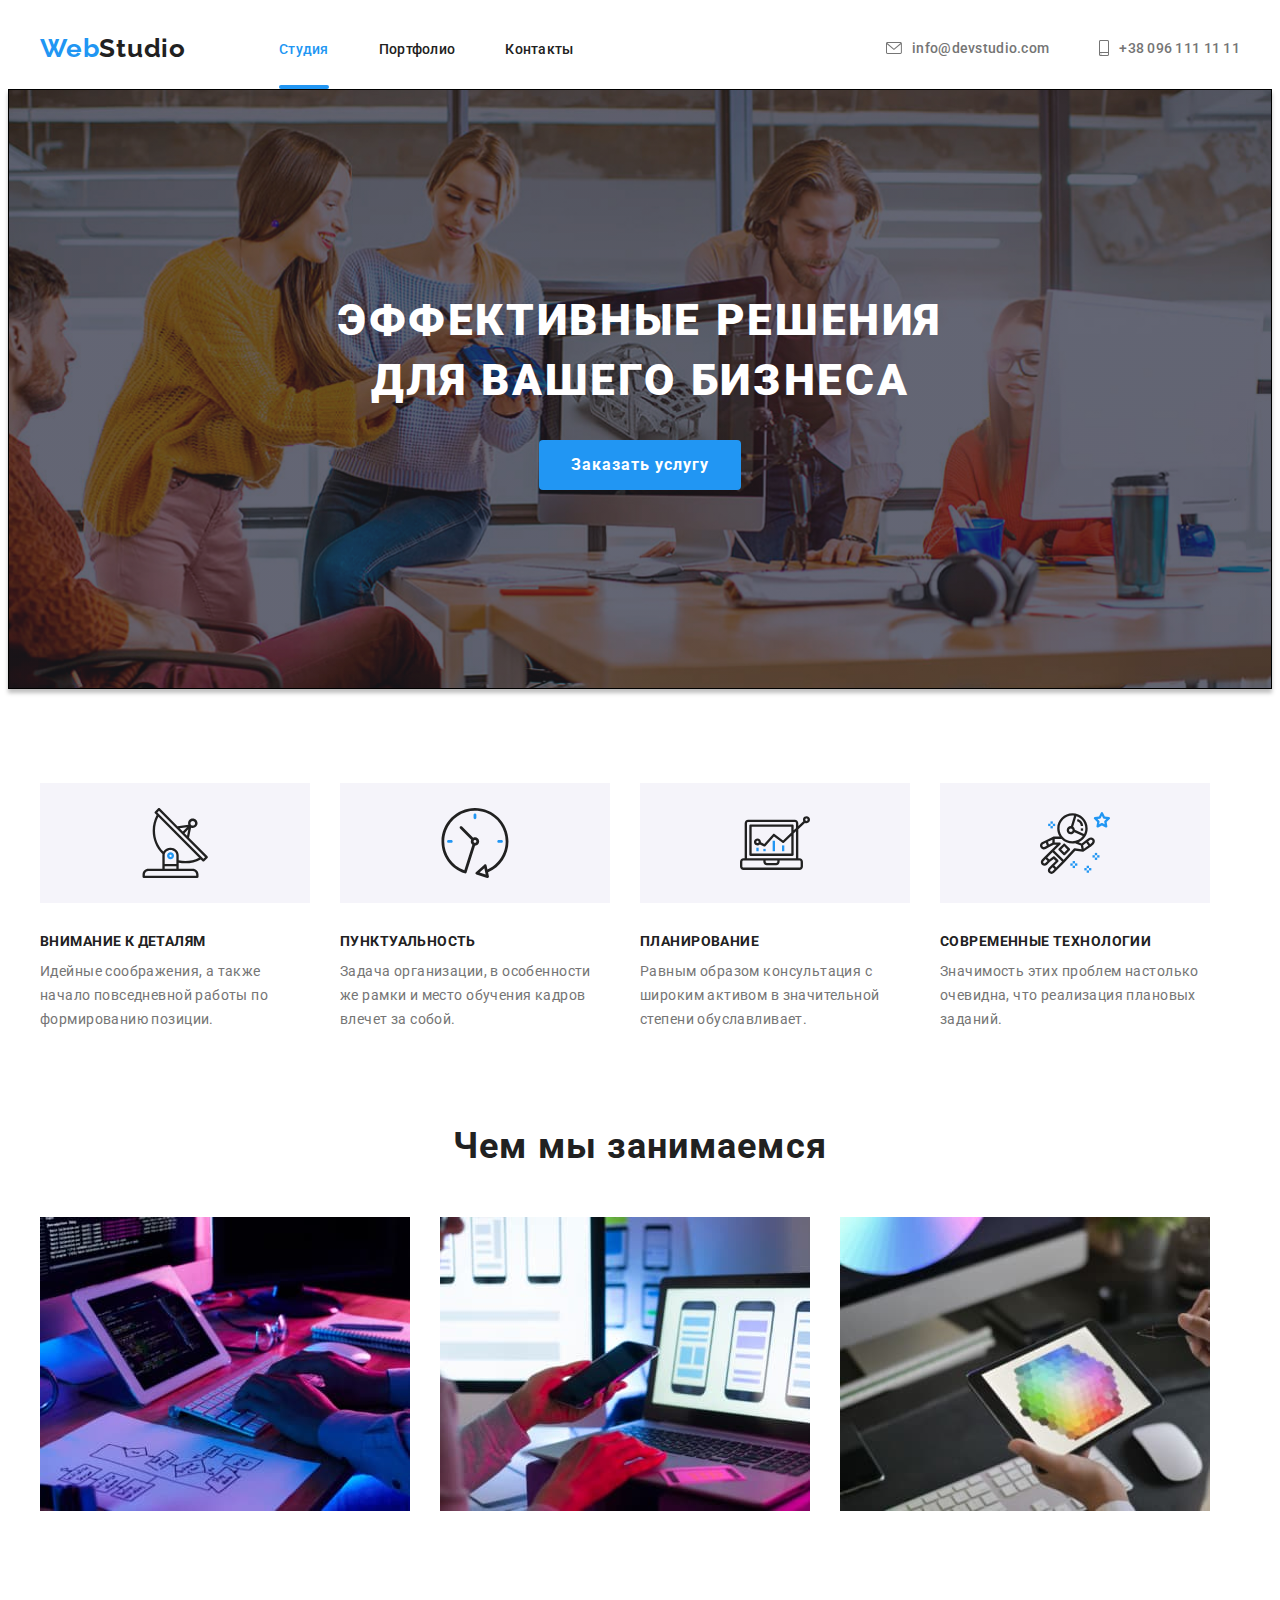
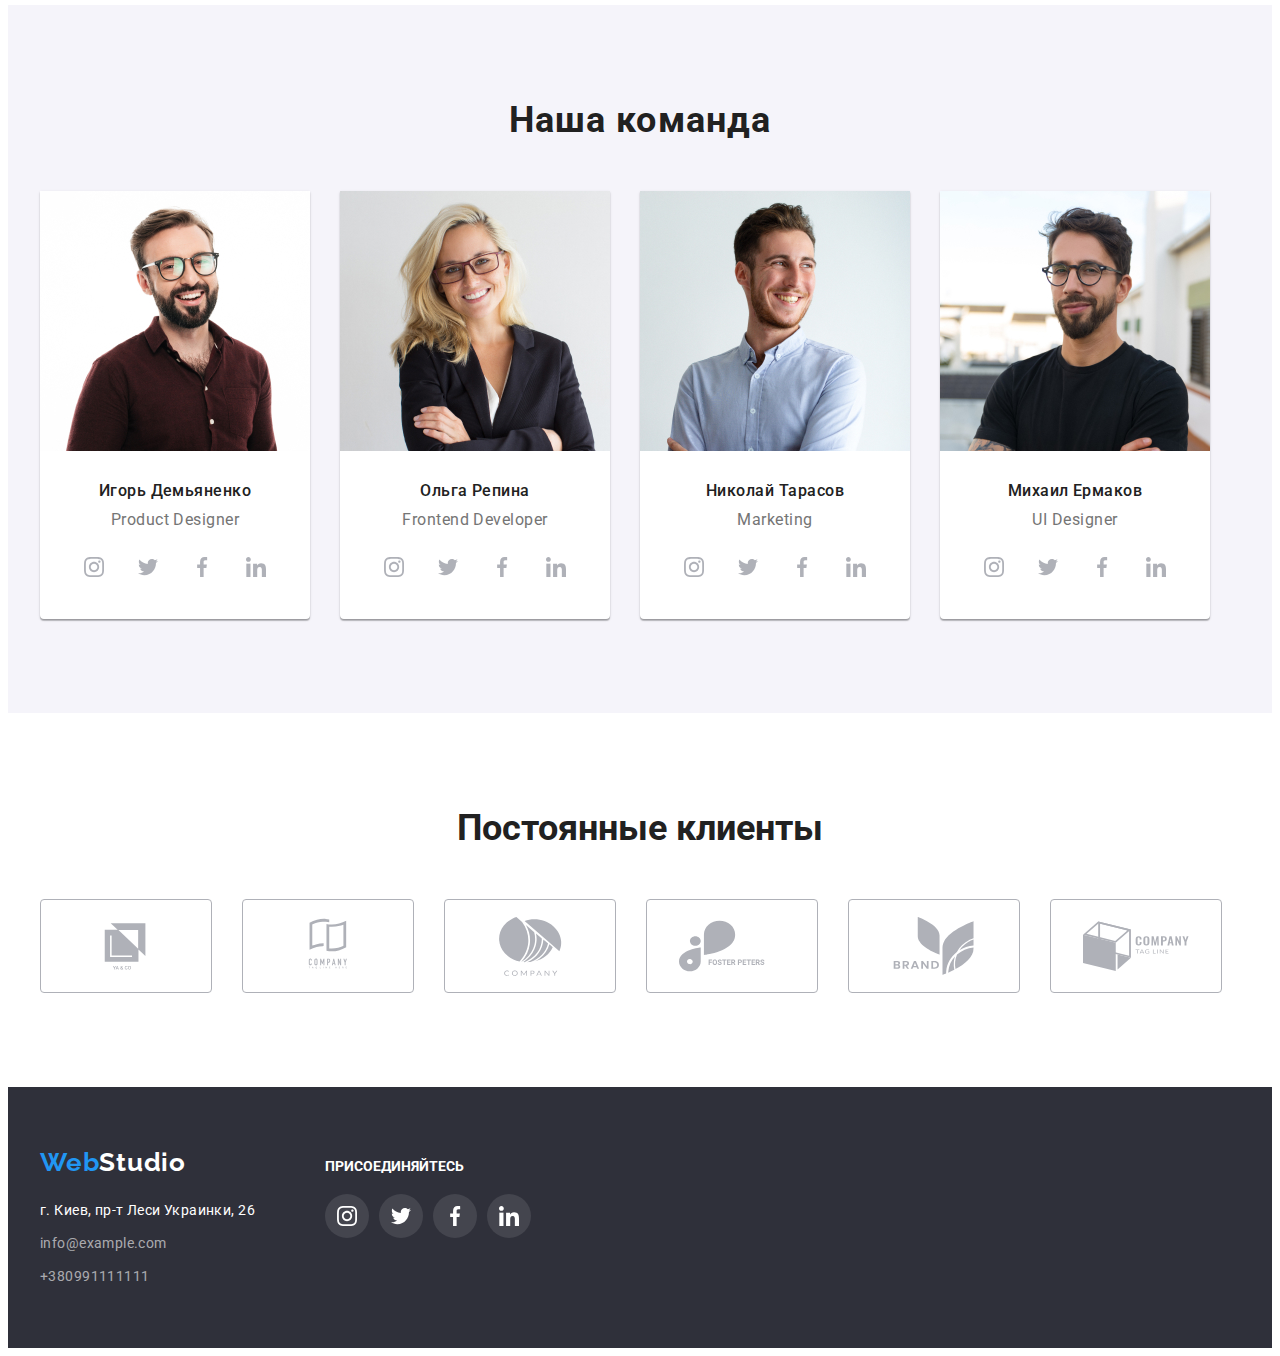
==== index.html @ cac2029d "Add files via upload" ====
<!doctype html>
<html lang="ru">

<head>
   <meta charset="UTF-8">
   <meta http-equiv="X-UA-Compatible" content="IE=edge">
   <meta name="viewport" content="width=device-width, initial-scale=1.0">
   <title>Document</title>
   <link rel="stylesheet" href="https://cdnjs.cloudflare.com/ajax/libs/modern-normalize/1.1.0/modern-normalize.min.css"
      integrity="sha512-wpPYUAdjBVSE4KJnH1VR1HeZfpl1ub8YT/NKx4PuQ5NmX2tKuGu6U/JRp5y+Y8XG2tV+wKQpNHVUX03MfMFn9Q=="
      crossorigin="anonymous" referrerpolicy="no-referrer" />
   <style>
      li {
         list-style-type: none;
      }
   </style>
   <link rel="preconnect" href="https://fonts.googleapis.com">
   <link rel="preconnect" href="https://fonts.gstatic.com" crossorigin>
   <link rel="preconnect" href="https://fonts.googleapis.com">
   <link rel="preconnect" href="https://fonts.gstatic.com" crossorigin>
   <link
      href="https://fonts.googleapis.com/css2?family=Raleway:wght@700&family=Roboto:wght@400;500;700;900&display=swap"
      rel="stylesheet">
   <link rel="stylesheet" href="./css/styles.css">

</head>

<body>


   <header class="header">
      <div class="container header-container">
      <nav class="navigation header-nav">
         <a href="index.html" class="logo">
            Web<span class="header-logo">Studio</span>

         </a>
         <ul class="header-list list">
            <li class="header-item"><a href="" class="header-link current">Студия</a></li>
            <li class="header-item"><a href="./portfolio.html" class="header-link">Портфолио</a></li>
            <li class="header-item"><a href="" class="header-link">Контакты</a></li>
         </ul>
         </nav>
      
      <ul class="adress-list">
         <li class="item-adress"><a href="mailto:info@devstudio.com" class="header-link-adress">
            <svg class="header-contacts-icon" width="16" height="12">
               <use href="./images/icons.svg#icon-envelope-hover"></use></svg>info@devstudio.com</a></li>
         <li class="item-adress"><a href="tel:+380961111111" class="header-link-adress">
            <svg class="header-contacts-icon" width="10" height="16">
               <use href="./images/icons.svg#icon-smartphone"></use></svg> +38 096 111 11 11</a></li>
      </ul>
   
</div>
     
   </header>

 <main>
      <section class="title">
         <div class="container">
         <h1 class="title-h1">Эффективные решения <br>для вашего бизнеса</h1>
         <button type="button" class="main-btn" data-modal-open>Заказать услугу</button></div>
      </section>


      <section class="about">
         <div class="container">
         <h2 class="about-h2 visually-hidden">Наши особенности</h2>
         <ul class="about-list list">
            <li class="about-item">
               <div class="about-div-icon">
                  <svg class="about-item-icon" width="70px" height="70px">
                       <use href="./images/icons.svg#icon-vnimanie"></use>
                     </svg>
               </div>
               <h3 class="about-h3">Внимание к деталям</h3>
               <p class="about-p">Идейные соображения, а также начало повседневной работы по формированию позиции.</p>
            </li>

            <li class="about-item">
               <div class="about-div-icon">
                  <svg class="about-item-icon" width="70px" height="70px">
                       <use href="./images/icons.svg#icon-punkt"></use>
                     </svg>
               </div>
               <h3 class="about-h3">Пунктуальность</h3>
               <p class="about-p">Задача организации, в особенности же рамки и место обучения кадров влечет за собой.
               </p>
            </li>

            <li class="about-item">
               <div class="about-div-icon">
                  <svg class="about-item-icon" width="70px" height="70px">
                  <use href="./images/icons.svg#icon-plan"></use>
                     </svg>
               </div>
               <h3 class="about-h3">Планирование</h3>
               <p class="about-p">Равным образом консультация с широким активом в значительной степени обуславливает.
               </p>
            </li>

            <li class="about-item">
               <div class="about-div-icon">
                  <svg class="about-item-icon" width="70px" height="70px">
                     <use href="./images/icons.svg#icon-techno"></use>
                     </svg>
               </div>
               <h3 class="about-h3">Современные технологии</h3>
               <p class="about-p">Значимость этих проблем настолько очевидна, что реализация плановых заданий.</p>
            </li>
         </ul></div>
      </section>
   </main>

   <section class="work">
      <div class="container">
      <h2 class="work-title">Чем мы занимаемся</h2>
      <ul class="work-list list">
         <li class="work-item">
            <div class="work-wrap">
            <img src="./images/img1.jpg" alt="Набирание текста" width="370" height="294"/>
            <p class="work-top-text">ДЕКСТОПНЫЕ ПРИЛОЖЕНИЯ</p>
         </div>
         </li>

         <li class="work-item">
            <div class="work-wrap">
            <img src="./images/img2.jpg" alt="Смартфон и ноутбук" width="370" height="294"/>
            <p class="work-top-text">МОБИЛЬНЫЕ ПРИЛОЖЕНИЯ</p></div>
         </li>

         <li class="work-item">
            <div class="work-wrap">
            <img src="./images/img3.jpg" alt="Работа с планшетом" width="370" height="294"/>
            <p class="work-top-text">ДИЗАЙНЕРСКИЕ РЕШЕНИЯ</p></div>
         </li>
      </ul>
      </div>

   </section>


   <section class="team">
      <div class="container">
      <h2 class="title-team">Наша команда</h2>
      <ul class="team-list list">
         <li class="team-item">
            <img src="./images/team1.jpg" alt="Игорь Демьяненко" width="270" height="260" />
       <div class="div-name-position"><h3 class="team-item-name">Игорь Демьяненко</h3>
            <p lang="en" class="team-item-positon">Product Designer</p>
           <ul class="masters-social-list list">
            <li class="masters-social-item">
            <a href="" class="masters-social-link">
               <svg class="masters-social-icon" width="20" height="20">
                  <use href="./images/icons.svg#icon-instagram"></use>
               </svg>
            </a></li>
            <li class="masters-social-item">
               <a href="" class="masters-social-link">
                  <svg class="masters-social-icon" width="20" height="20">
                     <use href="./images/icons.svg#icon-twitter"></use>
                  </svg>
               </a>
            </li>
            <li class="masters-social-item">
               <a href="" class="masters-social-link"><svg class="masters-social-icon" width="20" height="20">
                  <use href="./images/icons.svg#icon-facebook"></use>
               </svg></a>
            </li>
            <li class="masters-social-item">
               <a href="" class="masters-social-link"><svg class="masters-social-icon" width="20" height="20">
                  <use href="./images/icons.svg#icon-linkedin"></use>
               </svg></a>
            </li>
           </ul>
         
         </div>
         </li>
         <li class="team-item">
            <img src="./images/team2.jpg" alt="Ольга Репина" width="270" height="260" />
        <div class="div-name-position"><h3 class="team-item-name">Ольга Репина</h3>
            <p lang="en" class="team-item-positon">Frontend Developer</p><ul class="masters-social-list list">
               <li class="masters-social-item">
                  <a href="" class="masters-social-link">
                     <svg class="masters-social-icon" width="20" height="20">
                        <use href="./images/icons.svg#icon-instagram"></use>
                     </svg>
                  </a>
               </li>
               <li class="masters-social-item">
                  <a href="" class="masters-social-link">
                     <svg class="masters-social-icon" width="20" height="20">
                        <use href="./images/icons.svg#icon-twitter"></use>
                     </svg>
                  </a>
               </li>
               <li class="masters-social-item">
                  <a href="" class="masters-social-link"><svg class="masters-social-icon" width="20" height="20">
                        <use href="./images/icons.svg#icon-facebook"></use>
                     </svg></a>
               </li>
               <li class="masters-social-item">
                  <a href="" class="masters-social-link"><svg class="masters-social-icon" width="20" height="20">
                        <use href="./images/icons.svg#icon-linkedin"></use>
                     </svg></a>
               </li>
            </ul></div>
         </li>
         <li class="team-item">
            <img src="./images/team3.jpg" alt="Николай Тарасов" width="270" height="260" />
       <div class="div-name-position"><h3 class="team-item-name">Николай Тарасов</h3>
            <p lang="en" class="team-item-positon">Marketing</p><ul class="masters-social-list list">
               <li class="masters-social-item">
                  <a href="" class="masters-social-link">
                     <svg class="masters-social-icon" width="20" height="20">
                        <use href="./images/icons.svg#icon-instagram"></use>
                     </svg>
                  </a>
               </li>
               <li class="masters-social-item">
                  <a href="" class="masters-social-link">
                     <svg class="masters-social-icon" width="20" height="20">
                        <use href="./images/icons.svg#icon-twitter"></use>
                     </svg>
                  </a>
               </li>
               <li class="masters-social-item">
                  <a href="" class="masters-social-link"><svg class="masters-social-icon" width="20" height="20">
                        <use href="./images/icons.svg#icon-facebook"></use>
                     </svg></a>
               </li>
               <li class="masters-social-item">
                  <a href="" class="masters-social-link"><svg class="masters-social-icon" width="20" height="20">
                        <use href="./images/icons.svg#icon-linkedin"></use>
                     </svg></a>
               </li>
            </ul></div>
         </li>
         <li class="team-item">
            <img src="./images/team4.jpg" alt="Михаил Ермаков" width="270" height="260" />
       <div class="div-name-position"><h3 class="team-item-name">Михаил Ермаков</h3>
            <p lang="en" class="team-item-positon">UI Designer</p><ul class="masters-social-list list">
               <li class="masters-social-item">
                  <a href="" class="masters-social-link">
                     <svg class="masters-social-icon" width="20" height="20">
                        <use href="./images/icons.svg#icon-instagram"></use>
                     </svg>
                  </a>
               </li>
               <li class="masters-social-item">
                  <a href="" class="masters-social-link">
                     <svg class="masters-social-icon" width="20" height="20">
                        <use href="./images/icons.svg#icon-twitter"></use>
                     </svg>
                  </a>
               </li>
               <li class="masters-social-item">
                  <a href="" class="masters-social-link"><svg class="masters-social-icon" width="20" height="20">
                        <use href="./images/icons.svg#icon-facebook"></use>
                     </svg></a>
               </li>
               <li class="masters-social-item">
                  <a href="" class="masters-social-link"><svg class="masters-social-icon" width="20" height="20">
                        <use href="./images/icons.svg#icon-linkedin"></use>
                     </svg></a>
               </li>
            </ul></div>
         </li>
      </ul>
      </div>
   </section>

   <section class="clients">
      <div class="container clients-div">
         <h3 class="clients-h3">Постоянные клиенты</h3>
         <ul class="clients-list">
            <li class="clients-item">
               <a href="" class="clients-item-link"><svg class="clients-item-icon" width="106" height="60">
                  <use href="./images/icons.svg#icon-logo"></use></svg></a>
            </li>
            <li class="clients-item">
               <a href="" class="clients-item-link"><svg class="clients-item-icon" width="106" height="60">
                  <use href="./images/icons.svg#icon-logo2"></use></svg>
               </a>
            </li>
            <li class="clients-item">
               <a href="" class="clients-item-link"><svg class="clients-item-icon" width="106" height="60">
                  <use href="./images/icons.svg#icon-logo3"></use></svg></a>
            </li>
            <li class="clients-item">
               <a href="" class="clients-item-link"><svg class="clients-item-icon" width="106" height="60">
                  <use href="./images/icons.svg#icon-logo4"></use></svg></a>
            </li>
            <li class="clients-item">
               <a href="" class="clients-item-link"><svg class="clients-item-icon" width="106" height="60">
                  <use href="./images/icons.svg#icon-logo5"></use></svg></a>
            </li>
            <li class="clients-item">
               <a href="" class="clients-item-link"><svg class="clients-item-icon" width="106" height="60">
                  <use href="./images/icons.svg#icon-logo6"></use></svg></a>
            </li>
         </ul>
      </div>
   </section>



   <footer class="foot">
      <div class="container foot-list footer-container">
         <div class="adress-list-div">


      <a href="index.html" class="logo-foot">
         Web<span class="footer-logo">Studio</span>
      </a>
      <address class="footer-adress">
         <uL class="adress-list-foot list">
            <li class="foot-adress-contact"><a href="https://goo.gl/maps/dQyLsegDUvXvsYs67" target="_blank" rel="noopener" class="adress-city"> г.
                  Киев, пр-т Леси Украинки, 26</a></li>
            <li class="foot-adress-contact"><a href="mailto:info@example.com" class="adress-contact"> info@example.com</a></li>
            <li class="foot-adress-contact"><a href="tel:+380991111111" class="adress-contact"> +380991111111</a></li>
         </uL>
         </address>
         </div>
        
        <div>
           <p class="footer-socials-p">ПРИСОЕДИНЯЙТЕСЬ</p>
           <ul class="icon-footer">
            <li class="icon-footer-item">
               <a href="" class="icon-footer-link">
                  <svg class="icon-social-footer" width="20" height="20">
                     <use href="./images/icons.svg#icon-instagram"></use>
                  </svg>
               </a>
            </li>
            <li class="icon-footer-item">
               <a href="" class="icon-footer-link">
                  <svg class="icon-social-footer" width="20" height="20">
                     <use href="./images/icons.svg#icon-twitter"></use>
                  </svg>
               </a>
            </li>
            <li class="icon-footer-item">
               <a href="" class="icon-footer-link">
                  <svg class="icon-social-footer" width="20" height="20">
                     <use href="./images/icons.svg#icon-facebook"></use>
                  </svg>
               </a>
            </li>
            <li class="icon-footer-item">
               <a href="" class="icon-footer-link">
                  <svg class="icon-social-footer" width="20" height="20">
                     <use href="./images/icons.svg#icon-linkedin"></use>
                  </svg>
               </a>
            </li>

           </ul>
         </div>
         </div>
       </footer>
<div class="backdrop is-hidden" data-modal>
   <div class="modal">
      <button type="button" class="modal-close-btn" data-modal-close>
         <svg class="icon-close-btn" width="11" height="11">
            <use href="./images/icons.svg#icon-close-black-18dp-2-1"></use>
         </svg>
      </button>
   </div>
</div>
<script>
   (() => {
      const refs = {
         openModalBtn: document.querySelector("[data-modal-open]"),
         closeModalBtn: document.querySelector("[data-modal-close]"),
         modal: document.querySelector("[data-modal]"),
      };

      refs.openModalBtn.addEventListener("click", toggleModal);
      refs.closeModalBtn.addEventListener("click", toggleModal);

      function toggleModal() {
         refs.modal.classList.toggle("is-hidden");
      }
   })();
</script>
</body>

</html>
---- css/styles.css ----
:root {
  --header-text-color: #ffffff;
  --btn-color: #ffffff;
  --title-color: #212121;
  --text-color: #212121;
  --accent-color: #2196f3;
  --header-link-color: #757575;
  --title-back-color: #2f303a;
  --team-background-color: #f5f4fa;
}

p,
h1,
h2,
h3,
h4,
h5,
h6 {
  margin: 0;
}

ul {
  margin: 0;
  padding: 0;
}

img {
  display: block;
  max-width: 100%;
}
button {
  cursor: pointer;
}

body {
  font-family: "Roboto", sans-serif;
  background-color: var(--header-text-color);
  color: var(--text-color);
}

.list {
  padding: 0;
  margin: 0;
  list-style: none;
}

a {
  text-decoration: none;
}

.container {
  width: 1200px;
  padding-left: 15px;
  padding-right: 15px;
  margin: 0 auto;
}

.visually-hidden {
  position: absolute;
  width: 1px;
  height: 1px;
  margin: -1px;
  padding: 0;
  overflow: hidden;
  border: 0;
  clip: rect(0 0 0 0);
}

.logo {
  font-family: "Raleway", sans-serif;
  font-weight: bold;
  font-size: 26px;
  line-height: calc(31 / 26);
  letter-spacing: 0.03em;
  color: var(--accent-color);
  padding-top: 25px;
  padding-bottom: 25px;
}

/* header */

.header-container {
  display: flex;
  align-items: center;
}

.header-nav {
  display: flex;
  align-items: center;
}

.header-logo {
  color: #212121;
}

.header-link {
  font-weight: 500;
  font-size: 14px;
  line-height: calc(16 / 14);
  letter-spacing: 0.02em;
  color: var(--text-color);
  transition-property: color;
  transition-duration: 250ms;
  transition-timing-function: cubic-bezier(0.4, 0, 0.2, 1);
}

.header-list .header-link {
  display: block;
  padding-top: 32px;
  padding-bottom: 32px;
}

.current {
  color: var(--accent-color);
  position: relative;
}

.current::after {
  content: "";
  width: 100%;
  height: 4px;
  position: absolute;
  background-color: var(--accent-color);
  left: 0;
  bottom: 0;

  border-radius: 2px;
}
.header-list {
  display: flex;
  margin-left: 93px;
}

.header-list .header-item + .header-item {
  margin-left: 50px;
}

.header-link:hover,
.header-link:focus {
  color: var(--accent-color);
}

.header-contacts-icon {
  margin-right: 10px;
  align-items: center;
  justify-content: center;
  fill: currentColor;
}

.header-link-adress {
  display: flex;
  align-items: center;
  font-weight: 500;
  font-size: 14px;
  line-height: calc(16 / 14);
  letter-spacing: 0.02em;
  color: var(--header-link-color);
  transition-property: color;
  transition-duration: 250ms;
  transition-timing-function: cubic-bezier(0.4, 0, 0.2, 1);
}
.header-link-adress:hover,
.header-link-adress:focus {
  color: var(--accent-color);
}

.adress-list {
  display: flex;
  margin-left: auto;
}

.adress-list .header-link-adress {
  padding-top: 32px;
  padding-bottom: 33px;
}

.adress-list .item-adress + .item-adress {
  margin-left: 50px;
}

/* title */
.title {
  padding-top: 200px;
  padding-bottom: 200px;
  background-color: var(--title-back-color);
  max-width: 1600px;
  height: 600px;
  left: 0px;
  top: 80px;
  background-image: linear-gradient(
      rgba(47, 48, 58, 0.4),
      rgba(47, 48, 58, 0.4)
    ),
    url(../images/Imgbutton.jpg);
  border: 1px solid #000000;
  box-sizing: border-box;
  box-shadow: 0px 4px 4px rgba(0, 0, 0, 0.25);
  background-repeat: no-repeat;
  background-position: center;
  background-size: cover;
  text-align: center;
}

.title-h1 {
  font-weight: 900;
  font-size: 44px;
  line-height: calc(60 / 44);
  text-align: center;
  letter-spacing: 0.06em;
  text-transform: uppercase;
  margin-bottom: 30px;
  color: var(--header-text-color);
}

.main-btn {
  font-weight: bold;
  font-size: 16px;
  line-height: calc(30 / 16);
  display: inline-block;
  align-items: center;
  text-align: center;
  letter-spacing: 0.06em;
  background-color: var(--accent-color);
  font-family: inherit;
  color: var(--header-text-color);
  margin: auto;
  min-width: 200px;
  height: 50px;
  border-radius: 4px;
  padding: 10px 32px;
  border: 0;
}

/* about */
.about {
  padding-top: 94px;
  padding-bottom: 94px;
}

.about-div-icon {
  width: 270px;
  height: 120px;
  background-color: #f5f4fa;
  margin-bottom: 30px;
  align-items: center;
  justify-content: center;
  display: flex;
  transition-duration: 250ms;
  transition-timing-function: cubic-bezier(0.4, 0, 0.2, 1);
}

.about-div-icon:hover,
.about-div-icon:focus {
  box-shadow: 0px 4px 4px rgba(0, 0, 0, 0.25);
  border-radius: 4px;
}

.about-h3 {
  font-weight: bold;
  font-size: 14px;
  line-height: calc(16 / 14);
  letter-spacing: 0.03em;
  text-transform: uppercase;
  color: var(--text-color);
  padding-bottom: 10px;
}

.about-list {
  display: flex;
  flex-wrap: nowrap;
}

.about-list .about-item {
  width: 270px;
}
.about-list .about-item + .about-item {
  margin-left: 30px;
}

.about-p {
  font-weight: normal;
  font-size: 14px;
  line-height: calc(24 / 14);
  letter-spacing: 0.03em;
  color: var(--header-link-color);
}

.about-list + .about-p {
  margin-left: 30px;
}
/* work */
.work {
  padding-bottom: 94px;
}

.work-title {
  font-weight: bold;
  font-size: 36px;
  line-height: calc(42 / 36);
  text-align: center;
  letter-spacing: 0.03em;
  margin-bottom: 50px;
  color: var(--text-color);
}

.work-list {
  display: flex;
  flex-wrap: nowrap;
}

.work-item + .work-item {
  margin-left: 30px;
}

.work-item {
  position: relative;
}

.work-item:hover .work-top-text {
  transform: translateY(70%);
}

.work-top-text {
  position: absolute;
  top: 0;
  left: 0;
  font-size: 14px;
  line-height: calc(16 / 14);
  color: #ffffff;
  font-weight: bold;
  background-color: rgba(47, 48, 58, 0.8);
  height: 70px;
  width: 100%;
  padding-bottom: 294px;
  transform: translateY(100%);
  transition: transform 250ms cubic-bezier(0.4, 0, 0.2, 1);
  text-align: center;
  padding-top: 27px;
  transition-duration: 250ms;
  transition-timing-function: cubic-bezier(0.4, 0, 0.2, 1);
}

.work-wrap {
  position: relative;
  overflow: hidden;
}
/* team */

.title-team {
  font-weight: bold;
  font-size: 36px;
  line-height: calc(42 / 36);
  text-align: center;
  letter-spacing: 0.03em;
  margin-bottom: 50px;
  color: var(--text-color);
}

.team {
  padding-top: 94px;
  padding-bottom: 94px;
  background-color: var(--team-background-color);
}

.team-item {
  background: #ffffff;
  box-shadow: 0px 1px 3px rgba(0, 0, 0, 0.12), 0px 1px 1px rgba(0, 0, 0, 0.14),
    0px 2px 1px rgba(0, 0, 0, 0.2);
  border-radius: 0px 0px 4px 4px;
}

.team-item-name {
  font-weight: 500;
  font-size: 16px;
  line-height: calc(19 / 16);
  letter-spacing: 0.03em;
  color: var(--text-color);
}

.div-name-position {
  padding-top: 30px;
  padding-bottom: 30px;
}

.team-item-positon {
  font-weight: normal;
  font-size: 16px;
  line-height: calc(19 / 16);
  letter-spacing: 0.03em;
  color: var(--header-link-color);
  text-align: center;
  margin-bottom: 16px;
}

.masters-social-list {
  display: flex;
  justify-content: center;
}

.masters-social-link {
  width: 44px;
  height: 44px;
  overflow-x: 247px;
  overflow-y: 2139px;
  background-color: #ffffff;
  border-radius: 50%;
  display: flex;
  align-items: center;
  justify-content: center;
  color: #afb1b8;
  transition-property: color, background-color;
  transition-duration: 250ms;
  transition-timing-function: cubic-bezier(0.4, 0, 0.2, 1);
}
.masters-social-icon {
  fill: currentColor;
}

.masters-social-link:hover,
.masters-social-link:focus {
  background-color: var(--accent-color);
  color: var(--btn-color);
}

.masters-social-item + .masters-social-item {
  margin-left: 10px;
}

.team-list {
  display: flex;
  flex-wrap: nowrap;
}

.team-item + .team-item {
  margin-left: 30px;
}

.team-item-name {
  margin-bottom: 10px;
  text-align: center;
}
/* clients */
.clients-list {
  display: flex;
}
.clients-div {
  padding-top: 94px;
  padding-bottom: 94px;
}
.clients-h3 {
  text-align: center;
  margin-bottom: 50px;
  color: var(--text-color);
  font-size: 36px;
  line-height: calc(42 / 36);
}

.clients-item-link {
  display: flex;
  width: 170px;
  height: 92px;
  justify-content: center;
  align-items: center;
  border: 1px solid #afb1b8;
  border-radius: 4px;
  color: #afb1b8;
  transition-property: border-color, fill;
  transition-duration: 250ms;
  transition-timing-function: cubic-bezier(0.4, 0, 0.2, 1);
}

.clients-item-icon {
  fill: currentColor;
}
.clients-item-link:hover,
.clients-item-link:focus {
  color: var(--accent-color);
  border: 1px solid var(--accent-color);
}

.clients-item + .clients-item {
  margin-left: 30px;
}

/* footer */

.adress-list-foot {
  display: block;
}

.footer-logo {
  color: var(--header-text-color);
}

.logo-foot {
  margin-bottom: 20px;
  display: block;
}

.foot {
  background-color: #2f303a;
}

.footer-adress {
  font-style: normal;
}

.logo-foot {
  font-family: "Raleway", sans-serif;
  font-weight: bold;
  font-size: 26px;
  line-height: calc(31 / 26);
  letter-spacing: 0.03em;
  color: var(--accent-color);
}

.adress-list-div {
  margin-right: 70px;
}

.adress-city {
  font-weight: normal;
  font-size: 14px;
  line-height: calc(24 / 14);
  letter-spacing: 0.03em;
  color: var(--header-text-color);
  margin-bottom: 9px;
}

.adress-contact {
  font-weight: normal;
  font-size: 14px;
  line-height: calc(24 / 14);
  letter-spacing: 0.03em;
  color: rgba(255, 255, 255, 0.6);
  transition-duration: 250ms;
  transition-timing-function: cubic-bezier(0.4, 0, 0.2, 1);
}
.adress-contact:hover,
.adress-contact:focus {
  color: var(--accent-color);
}

.foot-adress-contact:nth-last-child(1n + 2) {
  margin-bottom: 9px;
}

.footer-socials-p {
  color: #ffffff;
  font-weight: 700;
  font-size: 14px;
  line-height: calc(16 / 14);
  vertical-align: top;
  margin-bottom: 20px;
}

.footer-container {
  display: flex;
  align-items: baseline;
}
.icon-footer {
  display: flex;
}

.icon-footer-link {
  width: 44px;
  height: 44px;
  border-radius: 50%;
  display: flex;
  align-items: center;
  background-color: rgba(255, 255, 255, 0.1);
  color: #ffffff;
  justify-content: center;
  transition-property: background-color;
  transition-duration: 250ms;
  transition-timing-function: cubic-bezier(0.4, 0, 0.2, 1);
}

.icon-social-footer {
  fill: currentColor;
}

.icon-footer-link:hover,
.icon-footer-link:focus {
  background-color: var(--accent-color);
}

.icon-footer-item + .icon-footer-item {
  margin-left: 10px;
}

.backdrop {
  width: 100vw;
  height: 100vh;
  background-color: rgba(0, 0, 0, 0.2);
  position: fixed;
  top: 0;
  transition: opacity 250ms cubic-bezier(0.4, 0, 0.2, 1),
    visibility 250ms cubic-bezier(0.4, 0, 0.2, 1);
}

.backdrop .is-hidden .modal {
  transform: rotate(-250deg) scale(0.5);
}

.modal {
  width: 528px;
  min-height: 581px;
  background-color: #ffffff;
  border-radius: 4px;
  box-shadow: 0px 1px 3px rgba(0, 0, 0, 0.12), 0px 1px 1px rgba(0, 0, 0, 0.14),
    0px 2px 1px rgba(0, 0, 0, 0.2);
  position: absolute;
  top: 50%;
  left: 50%;
  transform: translate(-50%, -50%) rotate(0) scale(1);
  transition: transform 250ms;
}

.modal-close-btn {
  position: absolute;
  background-color: #ffffff;
  border: 1px solid rgba(0, 0, 0, 0.1);
  border-radius: 50%;
  width: 30px;
  height: 30px;
  top: 8px;
  right: 8px;
}

.is-hidden {
  opacity: 0;
  pointer-events: none;
  visibility: hidden;
}
/* portfolio */

/* header portfolio */
.header-portfolio-container {
  display: flex;
  text-align: center;
}

.portfolio-nav {
  display: flex;
  align-items: center;
}

.header-list-portfolio .current {
  color: var(--accent-color);
}

.header-link-portfolio {
  font-weight: 500;
  font-size: 14px;
  line-height: calc(16 / 14);
  letter-spacing: 0.02em;
  color: var(--text-color);
}
.header-link-portfolio {
  display: block;
  padding-top: 32px;
  padding-bottom: 32px;
}

.header-list-portfolio {
  display: flex;
  margin-left: 93px;
}

.item-portfolio + .item-portfolio {
  margin-left: 50px;
}

.portfolio-contact {
  display: flex;
  margin-left: auto;
}

.portfolio-header-adress + .portfolio-header-adress {
  margin-left: 50px;
}

.portfolio-header-adress {
  padding-top: 32px;
  padding-bottom: 32px;
}

.header-link-portfolio:hover,
.header-link-portfolio:focus {
  color: var(--accent-color);
}

/* main portfolio */

.section-portfolio {
  padding-top: 94px;
  padding-bottom: 94px;
}

.button-filter {
  display: flex;
  justify-content: center;
  margin-bottom: 50px;
}

.h1-btn {
  border-radius: 4px;
  padding: 6px 22px;
  display: inline-block;
  text-align: center;
  border: 0;
  transition-property: background-color, color, box-shadow;
  transition-duration: 250ms;
  transition-timing-function: cubic-bezier(0.4, 0, 0.2, 1);
}

.btn-item + .btn-item {
  margin-left: 8px;
}

.h1-btn {
  font-size: 16px;
  line-height: calc(26 / 16);
  background-color: #f5f4fa;
  font-family: inherit;
  font-weight: 500;
  color: var(--text-color);
}

.h1-btn:hover,
.h1-btn:focus {
  background-color: #2196f3;
  color: var(--header-text-color);
}

.services {
  display: flex;
  flex-wrap: wrap;
}

.services-list-link {
  display: block;
  transition-property: box-shadow;
  transition-duration: 250ms;
  transition-timing-function: cubic-bezier(0.4, 0, 0.2, 1);
}

.services-list-link:hover,
.services-list-link:focus {
  box-shadow: 0px 1px 1px rgba(0, 0, 0, 0.12), 0px 4px 4px rgba(0, 0, 0, 0.06),
    1px 4px 6px rgba(0, 0, 0, 0.16);
}

.services-item {
  position: relative;
}

.services-wrap {
  position: relative;
  overflow: hidden;
}

.services-list-link:hover .services-top-text,
.services-list-link:focus .services-top-text {
  transform: translateY(0);
}

.services-top-text {
  position: absolute;
  top: 0;
  left: 0;
  font-size: 18px;
  line-height: calc(28 / 18);
  color: #ffffff;
  font-weight: 400;
  background-color: rgba(33, 150, 243, 0.9);
  padding-top: 63px;
  padding-bottom: 63px;
  padding-left: 24px;
  padding-right: 24px;
  height: 100%;
  transform: translateY(100%);
  transition: transform 250ms cubic-bezier(0.4, 0, 0.2, 1);
}

.services .services-item {
  width: 370px;

  margin-right: 30px;
  margin-bottom: 30px;
}

.services-item:nth-child(3n) {
  margin-right: 0;
}

.services-item:nth-last-child(-n + 3) {
  margin-bottom: 0;
}

.service-list-choice {
  font-size: 18px;
  line-height: 2;
  vertical-align: top;
  color: var(--text-color);

  margin-bottom: 4px;
}

.div-services-choise {
  background: #ffffff;
  border: 1px solid #eeeeee;
  border-top: none;
  box-sizing: border-box;
  padding-top: 20px;
  padding-bottom: 20px;
  padding-left: 24px;
  padding-right: 24px;
}

.sepvice-p {
  font-size: 16px;
  line-height: calc(30 / 16);
  vertical-align: top;
  color: var(--header-link-color);
}

/* footer portfolio */

.portfolio-footer-adress {
  display: block;
  margin-top: 20px;
}

.foot {
  padding-top: 60px;
  padding-bottom: 60px;
}
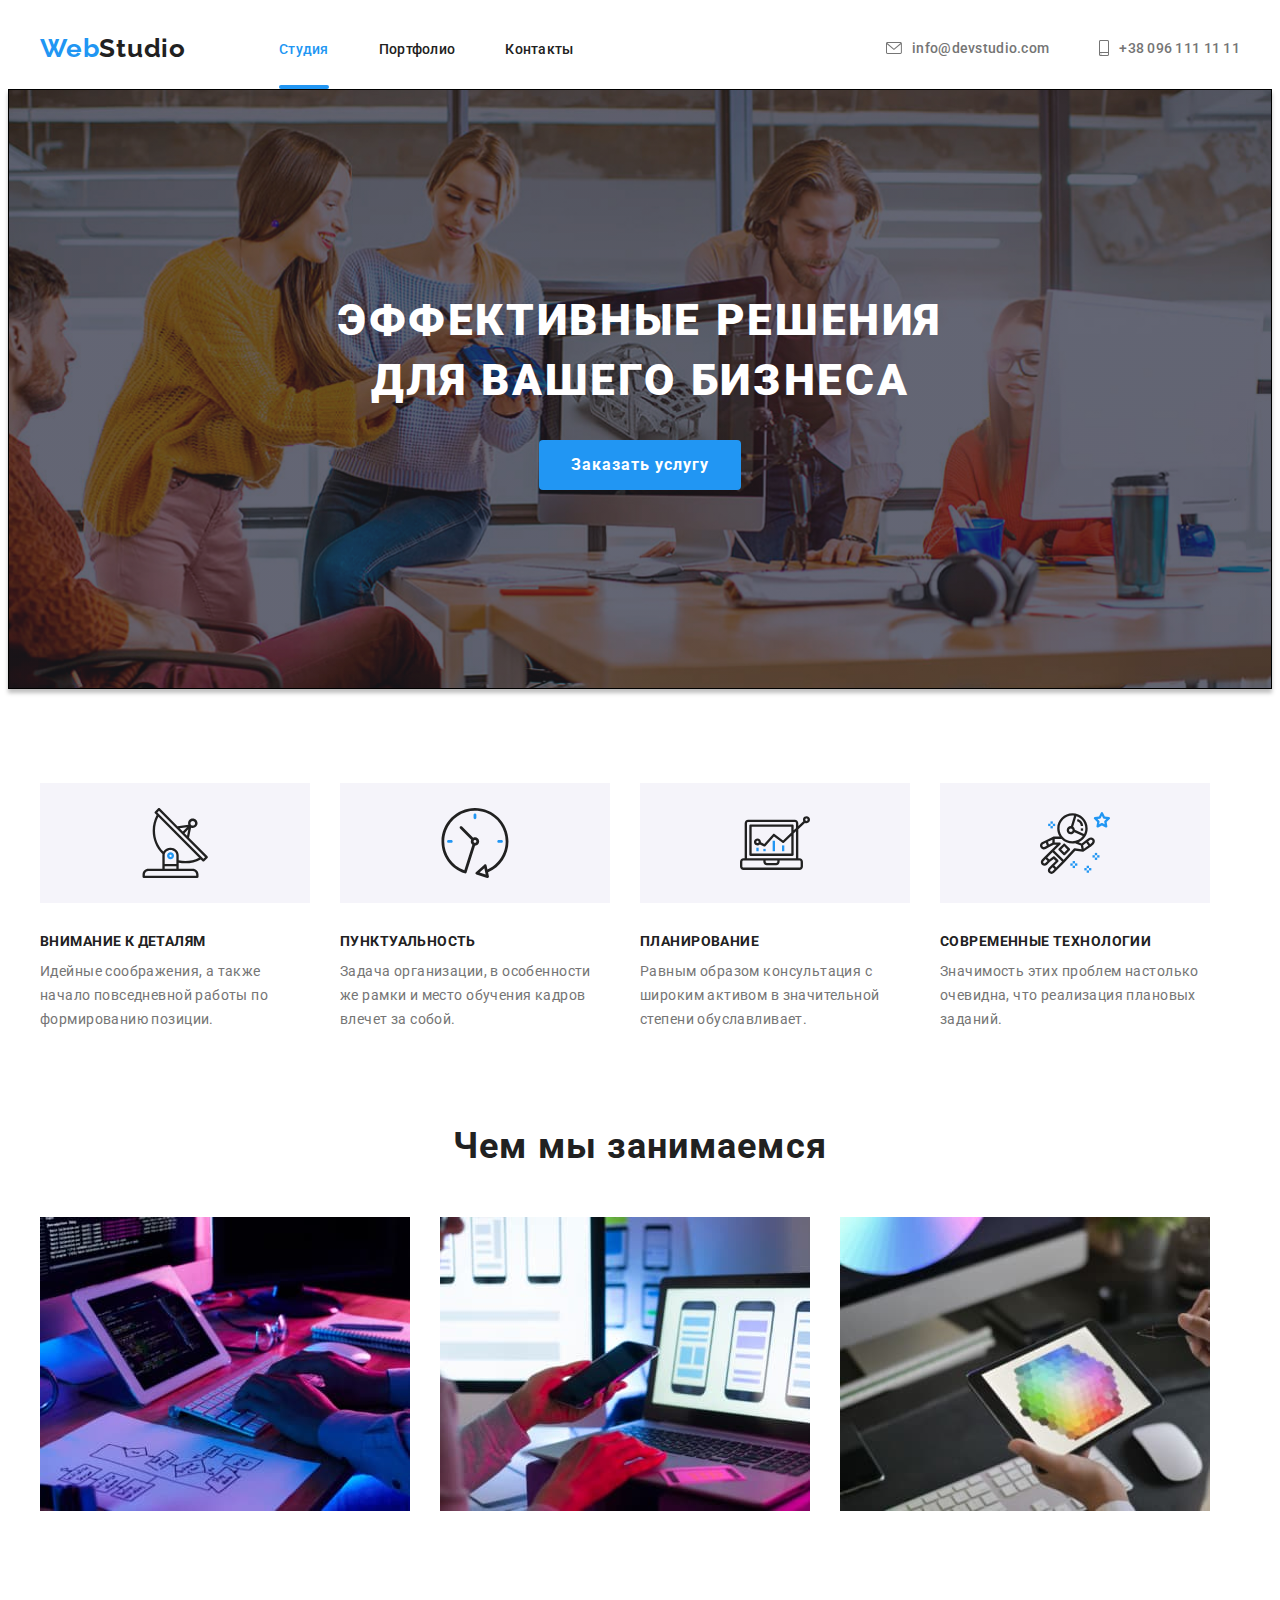
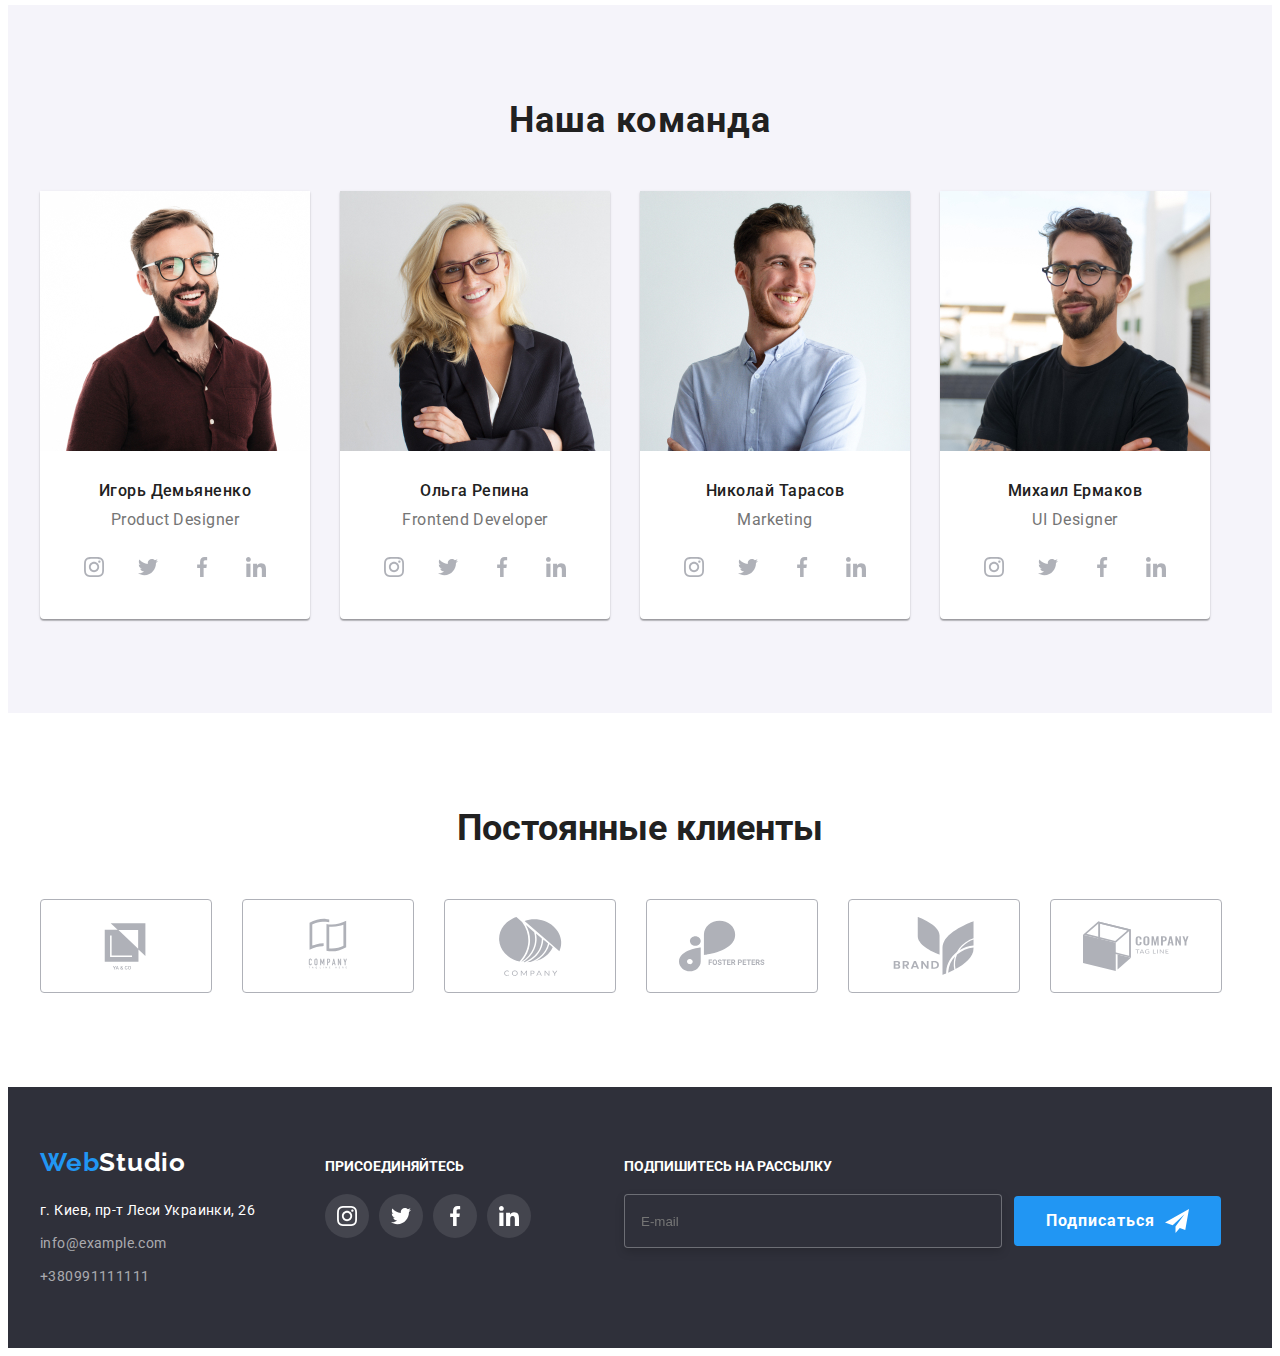
==== commit 594db6d5: "Add files via upload" ====
--- a/index.html
+++ b/index.html
@@ -357,15 +357,109 @@
 
            </ul>
          </div>
+        
+
+         <div class="contact-wrap">
+            <p class="footer-subscription">ПОДПИШИТЕСЬ НА РАССЫЛКУ</p>
+           <div class="contact-subscription-telegram">
+            <form>
+               <input type="email"
+                      class="input-email"
+                      placeholder="E-mail">
+            </form>
+           
+            <button class="btn-telegram"><span class="span-btn">Подписаться
+               <svg class="icon-icon-send" width="24" height="24">
+                  <use href="./images/icons.svg#icon-icon-send"></use>
+               </svg>
+               </span>
+            </button>
+            
+            </div>
+         </div>
          </div>
        </footer>
-<div class="backdrop is-hidden" data-modal>
+
+
+       <div class="backdrop is-hidden" data-modal>
    <div class="modal">
       <button type="button" class="modal-close-btn" data-modal-close>
          <svg class="icon-close-btn" width="11" height="11">
             <use href="./images/icons.svg#icon-close-black-18dp-2-1"></use>
          </svg>
       </button>
+      <p class="modal-title">Оставьте свои данные, мы вам перезвоним</p>
+      <form class="modal-form">
+      <div class="form-field">
+         <label for="name" class="form-label">Имя</label>
+         <span class="modal-input-wrap">
+      <input 
+          type="text"
+          name="user-name" 
+          class="modal-input" 
+          placeholder=""/>
+         <svg class="icon-modal" width="18" height="18">
+               <use href="./images/icons.svg#icon-person-black"></use>
+            </svg>
+         </span>
+            
+         </div>
+         
+         <div class="form-field">
+         <label for="tel" class="form-label">Телефон</label>
+         <span class="modal-input-wrap">
+         <input 
+         type="text" 
+         name="user-tel" 
+         class="modal-input" 
+         placeholder=""/>
+         <svg class="icon-modal" width="18" height="18">
+            <use href="./images/icons.svg#icon-phone-black"></use>
+         </svg></span>
+        
+         </div>
+         
+      <div class="form-field">
+         <label for="mail" class="form-label">Почта</label>
+         <span class="modal-input-wrap">
+         <input 
+         type="text" 
+         name="user-email" 
+         class="modal-input" 
+         placeholder=""/>
+         <svg class="icon-modal" width="18" height="18">
+            <use href="./images/icons.svg#icon-email-black"></use>
+         </svg></span>
+         
+         
+         </div>
+      <div class="form-field">
+         <label for="user-text" class="modal-label">Комментарий</label>
+         <textarea
+         type="text"
+         name="user-email" 
+         class="modal-input-coment" 
+         placeholder="Введите текст" 
+        ></textarea>
+         </div>
+         <div class="form-field">
+         <input 
+         type="checkbox" 
+         class="modal-check visually-hidden" 
+         id="modal-check"
+         name="modal-check"/>
+         <label for="modal-check" class="modal-check-text">Соглашаюсь с рассылкой и принимаю 
+            <span class="conditions-text">&nbsp;Условия договора</span></label>
+
+         </div>
+
+
+         <button 
+         type="submit"
+         class="button-modal">Отправить</button>
+
+
+      </form>
    </div>
 </div>
 <script>
--- a/css/styles.css
+++ b/css/styles.css
@@ -589,6 +589,72 @@
   margin-left: 10px;
 }
 
+.footer-subscription {
+  color: #ffffff;
+  font-weight: 700;
+  font-size: 14px;
+  line-height: calc(16 / 14);
+}
+
+.contact-wrap {
+  margin-left: 93px;
+}
+
+.contact-subscription-telegram {
+  display: flex;
+  align-items: center;
+  justify-content: center;
+  margin-top: 20px;
+}
+
+.input-email {
+  width: 358px;
+  height: 50px;
+  border: 1px solid rgba(255, 255, 255, 0.3);
+  filter: drop-shadow(0px 4px 4px rgba(0, 0, 0, 0.15));
+  border-radius: 4px;
+  background-color: #2f303a;
+  padding-left: 16px;
+  color: #757575;
+}
+
+.input-email:focus {
+  outline: none;
+}
+
+.btn-telegram {
+  font-weight: bold;
+  font-size: 16px;
+  line-height: calc(30 / 16);
+  display: inline-block;
+  align-items: center;
+  text-align: center;
+  letter-spacing: 0.06em;
+  background-color: var(--accent-color);
+  font-family: inherit;
+  color: var(--header-text-color);
+  min-width: 200px;
+  height: 50px;
+  border-radius: 4px;
+  padding: 10px 32px;
+  border: 0;
+  margin-left: 12px;
+}
+
+.icon-icon-send {
+  fill: #ffffff;
+  margin-left: 10px;
+}
+
+.span-btn {
+  display: flex;
+  text-align: center;
+  justify-content: center;
+  align-items: center;
+}
+
+/* Modal */
+
 .backdrop {
   width: 100vw;
   height: 100vh;
@@ -615,6 +681,7 @@
   left: 50%;
   transform: translate(-50%, -50%) rotate(0) scale(1);
   transition: transform 250ms;
+  padding: 40px;
 }
 
 .modal-close-btn {
@@ -628,11 +695,142 @@
   right: 8px;
 }
 
+.modal-close-btn:hover {
+  fill: var(--accent-color);
+  outline: none;
+}
+
 .is-hidden {
   opacity: 0;
   pointer-events: none;
   visibility: hidden;
 }
+
+.form-label {
+  margin-bottom: 4px;
+  display: block;
+  color: #757575;
+  font-size: 12px;
+}
+
+.modal-title {
+  font-size: 20px;
+  font-weight: 700;
+  line-height: calc(23 / 20);
+  color: #212121;
+  text-align: center;
+  margin-bottom: 12px;
+}
+
+.modal-input {
+  width: 100%;
+  height: 40px;
+  border: 1px solid rgba(33, 33, 33, 0.2);
+  border-radius: 4px;
+  margin-bottom: 10px;
+  padding-left: 42px;
+}
+
+.modal-input:focus {
+  outline: none;
+  border-color: var(--accent-color);
+}
+
+.modal-input:focus + .icon-modal {
+  fill: var(--accent-color);
+}
+
+.modal-input-coment {
+  width: 100%;
+  height: 120px;
+  border: 1px solid rgba(33, 33, 33, 0.2);
+  border-radius: 4px;
+  margin-bottom: 28px;
+  padding-left: 15px;
+  padding-top: 12px;
+  resize: none;
+  font-size: 12px;
+  font-weight: 400;
+}
+
+.modal-input-coment::-webkit-input-placeholder {
+  font-size: 12px;
+  font-weight: 400;
+  color: #75757580;
+  fill: solid rgba(117, 117, 117, 0.5);
+}
+
+.modal-input-wrap {
+  position: relative;
+}
+
+.icon-modal {
+  position: absolute;
+  left: 15px;
+  top: 50%;
+  transform: translateY(-50%);
+}
+
+.icon-modal-span {
+  position: absolute;
+  display: inline-block;
+  width: 18px;
+  height: 18px;
+}
+
+.modal-label {
+  margin-bottom: 4px;
+  display: block;
+  color: #757575;
+  font-size: 12px;
+}
+
+.modal-check-text {
+  font-size: 14px;
+  font-weight: 400;
+  color: #757575;
+  display: flex;
+  align-items: center;
+  margin-bottom: 30px;
+}
+
+.modal-check-text::before {
+  content: "";
+  width: 16px;
+  height: 15px;
+  border: 2px solid #212121;
+  border-radius: 2px;
+  display: block;
+  margin-right: 8px;
+}
+
+.modal-check:checked + .modal-check-text::before {
+  background-image: url(../images/icon-check.svg);
+  border: none;
+}
+
+.button-modal {
+  font-weight: bold;
+  font-size: 16px;
+  line-height: calc(30 / 16);
+  display: flex;
+  align-items: center;
+  text-align: center;
+  letter-spacing: 0.06em;
+  background-color: var(--accent-color);
+  font-family: inherit;
+  color: var(--header-text-color);
+  margin: auto;
+  height: 50px;
+  border-radius: 4px;
+  padding: 10px 32px;
+  border: 0;
+}
+.conditions-text {
+  text-decoration: underline;
+  color: var(--accent-color);
+}
+
 /* portfolio */
 
 /* header portfolio */
